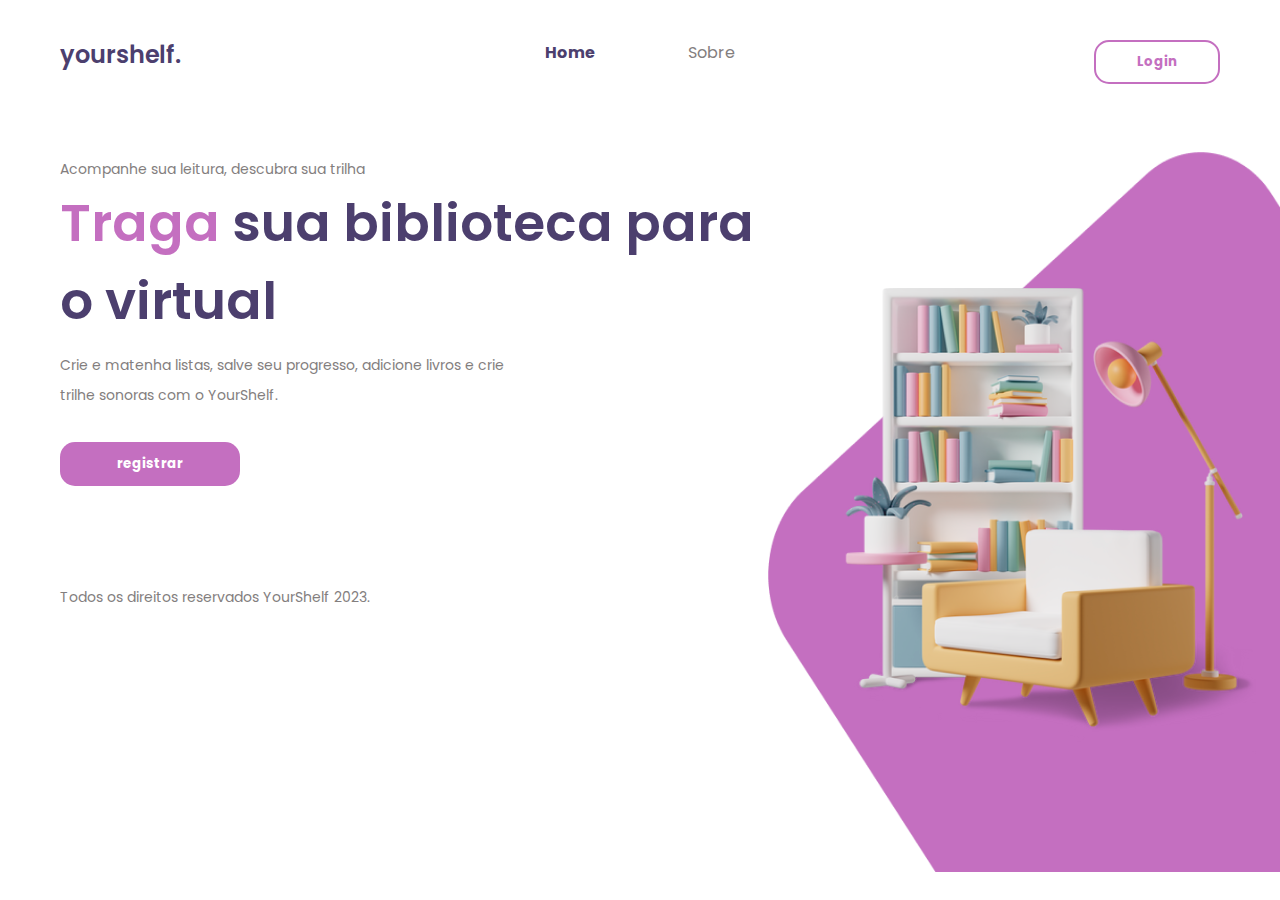
==== YourShelf/index.html @ 5d168c24 "yourshelf front-end" ====
<!DOCTYPE html>
<html lang="en">
<head>
    <meta charset="UTF-8">
    <meta name="viewport" content="width=device-width, initial-scale=1.0">
    <link rel="stylesheet" href="styles/register.css">
    <link rel="stylesheet" href="styles/index.css">
    <title>YourShelf - Home</title>
</head>
<body>
   <div class="shape">
    <img id="shape" src="images/homeShape.png" alt="purple shape">
   </div>
   <div class="container">
    <div class="container-menu">
        <div class="menu-logo">
            <span>yourshelf.</span>
        </div>
        <div class="menu-options">
            <li><span>Home</span></li>
            <li><span>Sobre</span></li>
        </div>
        <div class="menu-button">
            <button>Login</button>
        </div>
    </div>
    <div class="container-heading">
        <div class="heading-text">
            <div class="text">
                <p>Acompanhe sua leitura, descubra sua trilha</p>
                <span class="title" id="colored-text">Traga </span>
                <span class="title"> sua biblioteca para</span>
                <br><span class="title"> o virtual</span>
                <p>Crie e matenha listas, salve seu progresso, adicione livros e crie <br> trilhe sonoras com o YourShelf.</p>
            </div>
            <div class="button">
                <button>registrar</button>
            </div>
            <div class="foot">
                <p>Todos os direitos reservados YourShelf 2023.</p>
            </div>
        </div>
        <div class="heading-image">
            <img src="images/Interior set with armchair, bookcase, and floor lamp(1).png" alt="">
        </div>
    </div>
   </div> 
</body>
</html>
---- YourShelf/styles/register.css ----
@import url('https://fonts.googleapis.com/css2?family=Poppins:ital,wght@0,100;0,200;0,300;0,400;1,100;1,200;1,300&display=swap');


* {
    margin: 0;
    padding: 0;
    box-sizing: border-box;
    font-family: 'Poppins', sans-serif;
}

a {
    text-decoration: none;
}

body {
    display: flex;
    width: 100vw;
    height: 100vh;
    justify-content: center;
    align-items: center;
}

.container {
    display: grid;
    grid-template-columns: 50% 50%;
    width: 100%;
    height: 100%;
}

.container-form {
    display: flex;
    flex-direction: column;
    width: 100%;
    padding: 60px  0 0 72px;
}

#warn {
    display: none;
}

.title {
    color: #4C3F6E;
    font-size: 32px;
    font-style: normal;
    font-weight: 600;
    line-height: normal; 
}

#colored-text {
    color: #C46FC0;
}

.form-title p, .foot p, #warn, .text p {
    color: #837E7E;
    font-size: 14px;
    font-style: normal;
    font-weight: 400;
    line-height: 30px; 
    margin-top: 10px;
}

#underlined-text {
    text-decoration-line: underline;
    color: #4C3F6E;
    cursor: pointer;
}

.form {
    display: flex;
    margin-top: 50px;
}

#form {
    display: flex;
    flex-direction: column;
    gap: 2rem;
    width: 85%;
}

.form-input {
    display: flex;
    flex-direction: column;
    width: 100%;
}

.form input {
    flex-shrink: 0; 
    appearance: none;
	border: none;
	outline: none;
    border-bottom: 0.1px solid #e0dcdc;
    color: rgba(131, 126, 126, 0.69);
    font-size: 14px;
    padding-bottom: 10px;
}

input:focus {
    border-bottom: 1px solid #C46FC0;
	background: rgba(#5196A6, .2);
}


.form-input span, .foot span{
    color: rgba(131, 126, 126, 0.69);
    font-size: 14px;
    font-style: normal;
    font-weight: 400;
    line-height: 30px;
    margin-top: 10px; /* 214.286% */ 
}

.form-button button, .button button {
    width: 100%;
    height: 48px;
    flex-shrink: 0; 
    border-radius: 15px;
    background: #C46FC0; 
    border: none;
    color: white;
    font-weight: bold;
    margin-top: 1rem;
    cursor: pointer;
    transition-duration: 1s;
}

.form-button button:hover , .button button:hover{
    transition: cubic-bezier(0.075, 0.82, 0.165, 1);
    background-color: #852f80;
}

.foot  {
    margin-top: 1.5rem;
    font-size: 12px;
}

.container-market {
    display: flex;
    flex-direction: column;
    padding: 40px 71px 0 71px;
    border-radius:  60px 0 0 60px;
    width: 100%;
    background-color: #C46FC0;
}

.market-logo {
    display: flex;
    justify-content: end;
}

.market-logo span {
    color: #FFF;
    font-size: 24px;
    font-style: normal;
    font-weight: 600;
    line-height: 30px;
    cursor: pointer;
}

.market-heading h1 {
    color: #FFF;
    font-size: 42px;
    font-style: normal;
    font-weight: 700;
    line-height: normal; 
    padding-top: 30px;
}

.market-image img{
    width: 110%;
    flex-shrink: 0; 
}
---- YourShelf/styles/index.css ----
body {
    display: flex;
    justify-content: end;
    position: relative;
}

.container {
    display: flex;
    flex-direction: column;
    width: 100%;
    height: 100%;
    position: absolute
}

.container-menu {
    display: grid;
    grid-template-columns: 30% 40% 30%;
    margin: 40px 60px 
}

.menu-logo span {
    color: #4C3F6E;
    font-size: 24px;
    font-style: normal;
    font-weight: 600;
    line-height: 30px;
    cursor: pointer;
}

.menu-options {
    display: flex;
    gap: 20%;
    justify-content: center;
    color: #4C3F6E;
    list-style: none;
    font-weight: bold;
}

.menu-options li, .menu-logo span, .menu-button button {
    cursor: pointer;
}

.menu-options li:nth-child(2) {
    color: #837E7E;
    font-weight: lighter;
}

.menu-button {
    display: flex;
    justify-content: end;
}

.menu-button button{
    width: 126px;
    height: 44px;
    flex-shrink: 0; 
    border-radius: 15px;
    border: 2px solid #C46FC0;
    background: rgba(196, 111, 192, 0.00); 
    color: #C46FC0;
    font-weight: bolder;
    transition-duration: 1s;
}

.menu-button button:hover{
    transition: cubic-bezier(0.075, 0.82, 0.165, 1);
    border: 2px solid  #852f80;
    color:  #852f80;
}

.container-heading {
    display: grid;
    grid-template-columns: 60% 40%;
    height: 100vh;
    margin: 20px 60px;
}

.text span {
    font-size: 52px;
}

.button button {
    margin-top: 2rem;
    width: 180px;
    height: 44px;
    flex-shrink: 0; 
    border-radius: 15px;
    background: #C46FC0; 
    border: none;
    color: #FFF;
    font-weight: bolder;
}

.foot {
    margin-top: 6rem;
}

.heading-image {
    display: flex;
    justify-content: center;
    align-items: center;
}

.heading-image img {
    position: relative;
    width: 100%;
    margin-left: 160px;
    margin-top: 30px;
}

#shape {
    height: 80vh;
    width: 40vw;
    margin-top: 8.2rem;
}
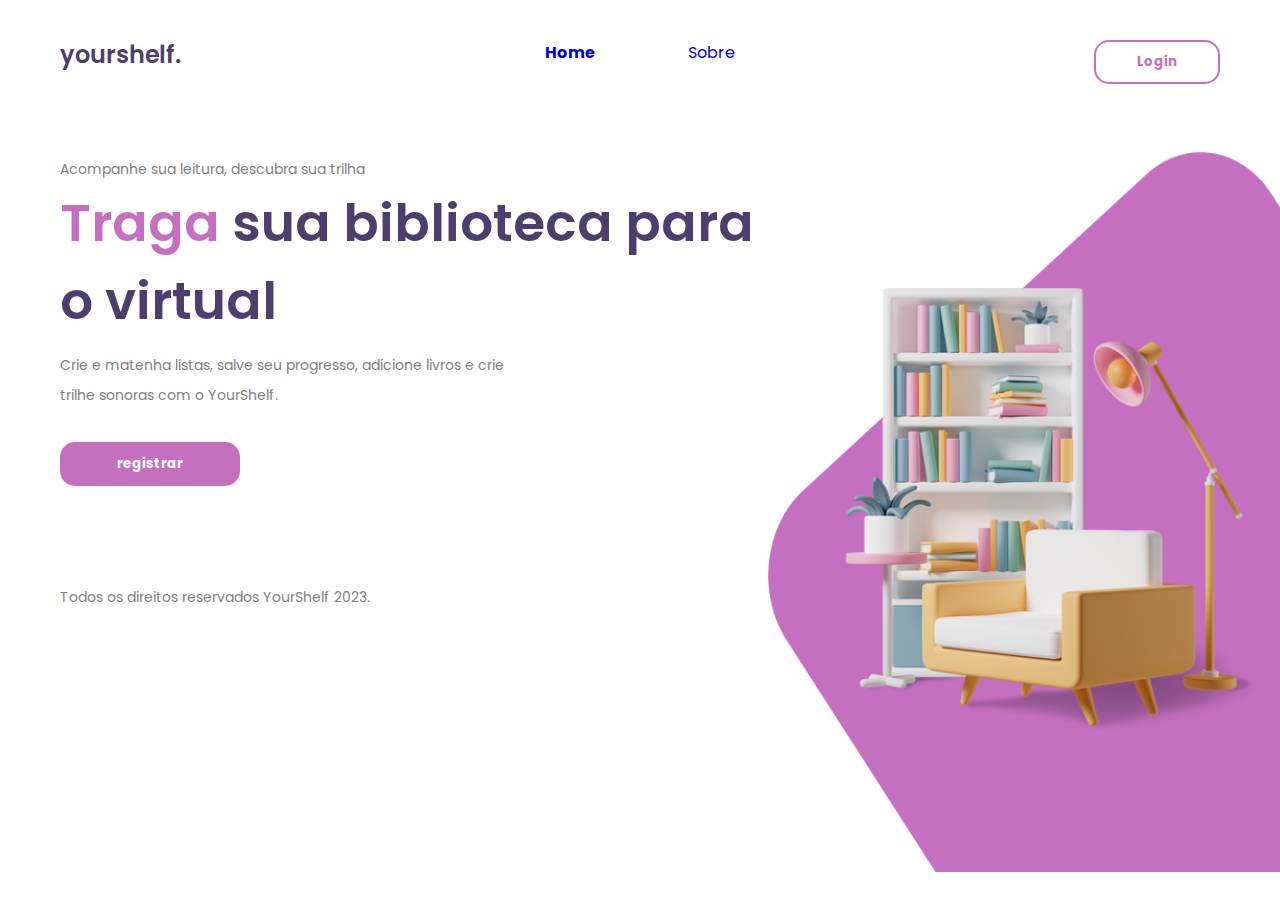
==== commit f2e81007: "codigos novos" ====
--- a/YourShelf/index.html
+++ b/YourShelf/index.html
@@ -17,11 +17,11 @@
             <span>yourshelf.</span>
         </div>
         <div class="menu-options">
-            <li><span>Home</span></li>
-            <li><span>Sobre</span></li>
+            <li><span><a href="index.html">Home</a></span></li>
+            <li><span><a href="about.html">Sobre</a></span></li>
         </div>
         <div class="menu-button">
-            <button>Login</button>
+            <a href="login.html"><button>Login</button></a>
         </div>
     </div>
     <div class="container-heading">
@@ -34,7 +34,7 @@
                 <p>Crie e matenha listas, salve seu progresso, adicione livros e crie <br> trilhe sonoras com o YourShelf.</p>
             </div>
             <div class="button">
-                <button>registrar</button>
+                <a href="register.html"><button>registrar</button></a>
             </div>
             <div class="foot">
                 <p>Todos os direitos reservados YourShelf 2023.</p>
--- a/YourShelf/styles/register.css
+++ b/YourShelf/styles/register.css
@@ -128,6 +128,11 @@
     background-color: #852f80;
 }
 
+.password_req {
+    display: none;
+    font-size: 10px;
+}
+
 .foot  {
     margin-top: 1.5rem;
     font-size: 12px;
